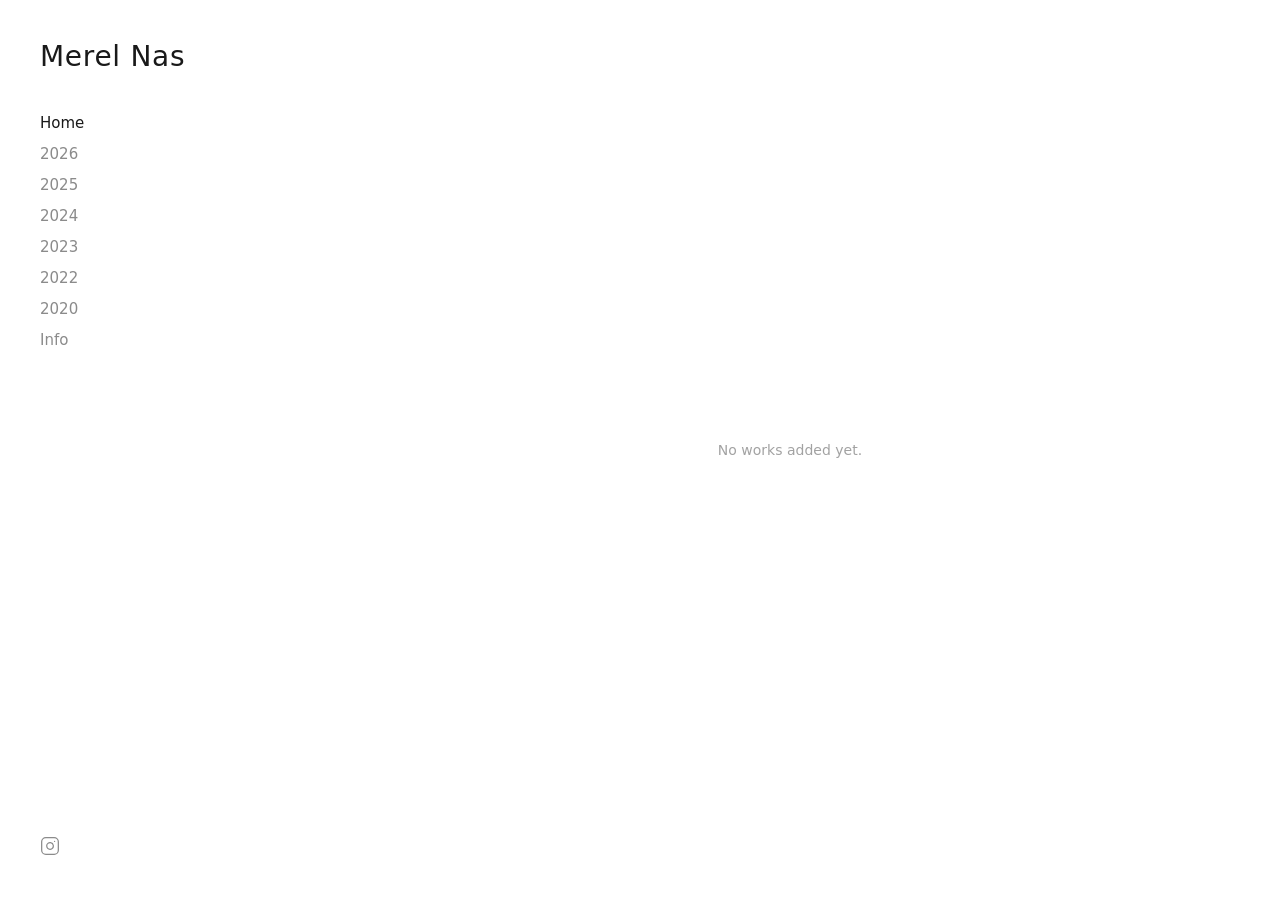
==== index.html @ 95e919d8 "Add files via upload" ====
<!DOCTYPE html>
<html lang="en">
<head>
  <meta charset="UTF-8">
  <meta name="viewport" content="width=device-width, initial-scale=1.0">
  <title>Merel Nas</title>
  <link rel="stylesheet" href="style.css">
</head>
<body>
  <div class="layout">
    
    <div class="sidebar">
      <div class="sidebar-top">
        <h1><a href="/">Merel Nas</a></h1>
        <nav>
          <ul id="sidebar-nav-years"></ul>
        </nav>
        <nav class="nav-bottom"><ul></ul></nav>
      </div>
      <div class="sidebar-bottom">
        <a href="https://instagram.com/merelnas" target="_blank" rel="noopener noreferrer">
          <svg xmlns="http://www.w3.org/2000/svg" width="20" height="20" viewBox="0 0 24 24" fill="none" stroke="currentColor" stroke-width="1.5" stroke-linecap="round" stroke-linejoin="round"><rect width="20" height="20" x="2" y="2" rx="5" ry="5"/><path d="M16 11.37A4 4 0 1 1 12.63 8 4 4 0 0 1 16 11.37z"/><line x1="17.5" x2="17.51" y1="6.5" y2="6.5"/></svg>
        </a>
      </div>
    </div>
    
    <!-- Mobile Header & Menu -->
    <div class="mobile-header">
      <h1><a href="/">Merel Nas</a></h1>
      <label for="menu-toggle" class="menu-icon">
        <svg xmlns="http://www.w3.org/2000/svg" width="24" height="24" viewBox="0 0 24 24" fill="none" stroke="currentColor" stroke-width="1.5" stroke-linecap="round" stroke-linejoin="round"><line x1="4" x2="20" y1="12" y2="12"/><line x1="4" x2="20" y1="6" y2="6"/><line x1="4" x2="20" y1="18" y2="18"/></svg>
      </label>
    </div>
    <input type="checkbox" id="menu-toggle" class="menu-toggle">
    <div class="mobile-menu">
      <label for="menu-toggle" class="close-icon">
        <svg xmlns="http://www.w3.org/2000/svg" width="24" height="24" viewBox="0 0 24 24" fill="none" stroke="currentColor" stroke-width="1.5" stroke-linecap="round" stroke-linejoin="round"><path d="M18 6 6 18"/><path d="m6 6 12 12"/></svg>
      </label>
      <nav>
        <ul id="mobile-nav-years"></ul>
      </nav>
      <nav class="nav-bottom"><ul></ul></nav>
      <div class="mobile-social">
        <a href="https://instagram.com/merelnas" target="_blank" rel="noopener noreferrer">
          <svg xmlns="http://www.w3.org/2000/svg" width="24" height="24" viewBox="0 0 24 24" fill="none" stroke="currentColor" stroke-width="1.5" stroke-linecap="round" stroke-linejoin="round"><rect width="20" height="20" x="2" y="2" rx="5" ry="5"/><path d="M16 11.37A4 4 0 1 1 12.63 8 4 4 0 0 1 16 11.37z"/><line x1="17.5" x2="17.51" y1="6.5" y2="6.5"/></svg>
        </a>
      </div>
    </div>
  
    <main class="main-content">
      <div id="portfolio-grid"></div>
    </main>
  </div>
  <script src="portfolio-loader.js"></script>
</body>
</html>
---- style.css ----
/* Reset & Base */
* {
  box-sizing: border-box;
  margin: 0;
  padding: 0;
}

body {
  font-family: "Inter", ui-sans-serif, system-ui, sans-serif;
  color: #191919;
  background-color: #ffffff;
  overflow-x: hidden;
}

a {
  color: inherit;
  text-decoration: none;
}

/* Layout */
.layout {
  display: flex;
  height: 100vh;
  width: 100vw;
  overflow: hidden;
}

/* Sidebar (Desktop) */
.sidebar {
  display: none;
  width: 300px;
  flex-shrink: 0;
  padding: 2.5rem;
  flex-direction: column;
  justify-content: space-between;
  background-color: #ffffff;
  z-index: 10;
}

@media (min-width: 768px) {
  .sidebar {
    display: flex;
  }
}

.sidebar h1 {
  font-size: 28px;
  font-weight: 400;
  margin-bottom: 2.5rem;
  letter-spacing: 0.025em;
}

.sidebar h1 a:hover {
  opacity: 0.7;
}

.sidebar nav {
  margin-bottom: 2.5rem;
}

.sidebar ul {
  list-style: none;
  display: flex;
  flex-direction: column;
  gap: 0.75rem;
}

.sidebar li a {
  font-size: 15px;
  opacity: 0.5;
  transition: opacity 0.2s;
}

.sidebar li a:hover {
  opacity: 1;
}

.sidebar li a.active {
  opacity: 1;
  font-weight: 500;
}

.sidebar-bottom a {
  opacity: 0.5;
  transition: opacity 0.2s;
  display: inline-block;
}

.sidebar-bottom a:hover {
  opacity: 1;
}

/* Mobile Header */
.mobile-header {
  position: absolute;
  top: 0;
  left: 0;
  right: 0;
  padding: 1rem 0.5rem;
  display: flex;
  justify-content: space-between;
  align-items: center;
  z-index: 50;
  background-color: #ffffff;
}

@media (min-width: 768px) {
  .mobile-header {
    display: none;
  }
}

.mobile-header h1 {
  font-size: 1.25rem;
  font-weight: 400;
  letter-spacing: 0.025em;
}

.menu-icon, .close-icon {
  cursor: pointer;
  z-index: 60;
}

.menu-toggle {
  display: none;
}

/* Mobile Menu Overlay */
.mobile-menu {
  position: fixed;
  inset: 0;
  background-color: #ffffff;
  z-index: 40;
  display: flex;
  flex-direction: column;
  padding: 6rem 0.5rem 2.5rem;
  transform: translateX(100%);
  transition: transform 0.15s ease-in-out;
}

@media (min-width: 768px) {
  .mobile-menu {
    display: none !important;
  }
}

.menu-toggle:checked ~ .mobile-menu {
  transform: translateX(0);
}

.mobile-menu .close-icon {
  position: absolute;
  top: 1rem;
  right: 0.5rem;
}

.mobile-menu nav {
  margin-bottom: 2.5rem;
}

.mobile-menu ul {
  list-style: none;
  display: flex;
  flex-direction: column;
  gap: 1rem;
}

.mobile-menu li a {
  font-size: 1.125rem;
  opacity: 0.5;
  transition: opacity 0.2s;
}

.mobile-menu li a.active {
  opacity: 1;
  font-weight: 500;
}

.mobile-social {
  margin-top: auto;
  margin-bottom: 1rem;
}

.mobile-social a {
  opacity: 0.5;
}

/* Main Content */
.main-content {
  flex-grow: 1;
  position: relative;
  display: flex;
  flex-direction: column;
  align-items: center;
  justify-content: center;
  padding: 5rem 0.25rem 0.25rem;
  height: 100%;
}

@media (min-width: 768px) {
  .main-content {
    padding: 2rem;
  }
}

/* Gallery */
.gallery-container {
  width: 100%;
  height: 100%;
  overflow-y: auto;
}

.masonry {
  column-count: 1;
  column-gap: 0.25rem;
}

@media (min-width: 640px) {
  .masonry {
    column-count: 2;
  }
}

@media (min-width: 768px) {
  .masonry {
    column-count: 3;
    column-gap: 1rem;
  }
}

@media (min-width: 1024px) {
  .masonry {
    column-count: 4;
  }
}

.masonry-item {
  break-inside: avoid;
  margin-bottom: 0.25rem;
}

@media (min-width: 768px) {
  .masonry-item {
    margin-bottom: 1rem;
  }
}

.masonry-item img {
  width: 100%;
  height: auto;
  display: block;
  transition: opacity 0.3s;
}

.masonry-item img:hover {
  opacity: 0.8;
}

/* Lightbox (CSS Only) */
.lightbox {
  display: none;
  position: fixed;
  inset: 0;
  background-color: #ffffff;
  z-index: 100;
  align-items: center;
  justify-content: center;
}

.lightbox:target {
  display: flex;
}

.lightbox-close {
  position: absolute;
  inset: 0;
  z-index: 1;
  cursor: default;
}

.lightbox-content {
  position: relative;
  z-index: 2;
  display: flex;
  align-items: center;
  justify-content: center;
  width: 100%;
  height: 100%;
  max-width: 100%;
}

.lightbox-image-container {
  display: flex;
  flex-direction: column;
  align-items: center;
  max-width: 100%;
}

.lightbox-image-container img {
  max-width: 100%;
  max-height: 65vh;
  object-fit: contain;
}

@media (min-width: 768px) {
  .lightbox-image-container img {
    max-height: 75vh;
  }
}

.lightbox-info {
  text-align: center;
  margin-top: 1.5rem;
  padding: 0 1rem;
}

.lightbox-info h3 {
  font-size: 15px;
  font-weight: bold;
}

.lightbox-info p {
  font-size: 15px;
  opacity: 0.7;
}

.lightbox-info .year {
  display: block;
  font-size: 13px;
  opacity: 0.5;
  margin-top: 0.25rem;
}

.lightbox-prev, .lightbox-next {
  position: absolute;
  top: 0;
  bottom: 0;
  width: 33%;
  display: flex;
  align-items: center;
  justify-content: center;
  opacity: 0;
  transition: opacity 0.2s;
  color: #191919;
}

.lightbox-prev {
  left: 0;
  justify-content: flex-start;
  padding-left: 1rem;
  cursor: w-resize;
}

.lightbox-next {
  right: 0;
  justify-content: flex-end;
  padding-right: 1rem;
  cursor: e-resize;
}

.lightbox-prev:hover, .lightbox-next:hover {
  opacity: 1;
}

@media (max-width: 767px) {
  .lightbox-prev, .lightbox-next {
    top: auto;
    bottom: 2rem;
    width: auto;
    opacity: 0.5;
  }
  .lightbox-prev {
    left: 1rem;
  }
  .lightbox-next {
    right: 1rem;
  }
}

/* Contact Page */
.contact-container {
  width: 100%;
  height: 100%;
  display: flex;
  align-items: center;
  justify-content: center;
}

.contact-content {
  text-align: center;
  max-width: 28rem;
}

.contact-content h2 {
  font-size: 1.5rem;
  font-weight: 400;
  margin-bottom: 1.5rem;
  letter-spacing: 0.025em;
}

.contact-content p {
  font-size: 1.125rem;
  color: #4b5563;
  margin-bottom: 2rem;
  line-height: 1.625;
}

.email-link {
  display: inline-block;
  font-size: 1.125rem;
  border-bottom: 1px solid #191919;
  padding-bottom: 0.25rem;
  transition: opacity 0.2s;
}

.email-link:hover {
  opacity: 0.7;
}

/* Info Page */
.info-page {
  width: 100%;
  height: 100%;
  overflow-y: auto;
  padding: 3rem 2.5rem 4rem;
}

@media (min-width: 768px) {
  .info-page {
    display: grid;
    grid-template-columns: 1fr 320px;
    gap: 4rem;
    align-items: start;
    padding: 3rem 3rem 4rem;
  }
}

.info-bio {
  margin-bottom: 3rem;
}

.info-bio p {
  font-size: 1.05rem;
  line-height: 1.8;
  color: #191919;
  margin-bottom: 1rem;
  max-width: 56ch;
}

.info-section {
  margin-bottom: 2.5rem;
}

.info-section h3 {
  font-size: 11px;
  font-weight: 500;
  letter-spacing: 0.1em;
  text-transform: uppercase;
  opacity: 0.4;
  margin-bottom: 1rem;
}

.info-list {
  list-style: none;
}

.info-list li {
  display: grid;
  grid-template-columns: 48px 1fr;
  gap: 1rem;
  padding: 0.5rem 0;
  border-top: 1px solid #f0f0ee;
  font-size: 0.9rem;
  line-height: 1.5;
}

.info-list li:last-child {
  border-bottom: 1px solid #f0f0ee;
}

.info-year {
  opacity: 0.4;
  font-size: 0.82rem;
  padding-top: 1px;
}

.info-contact {
  position: sticky;
  top: 3rem;
}

.info-contact-item {
  margin-bottom: 1.5rem;
}

.info-contact-label {
  font-size: 11px;
  font-weight: 500;
  letter-spacing: 0.1em;
  text-transform: uppercase;
  opacity: 0.4;
  margin-bottom: 0.35rem;
}

.info-contact-value {
  font-size: 0.9rem;
  line-height: 1.5;
}

.info-contact-value a {
  border-bottom: 1px solid #191919;
  padding-bottom: 1px;
  transition: opacity 0.2s;
}

.info-contact-value a:hover {
  opacity: 0.5;
}

@media (max-width: 767px) {
  .info-contact {
    margin-top: 1rem;
    position: static;
  }
  .info-bio p { font-size: 0.95rem; }
}

/* ── Texts page ── */
.texts-page { width: 100%; height: 100%; overflow-y: auto; padding: 3rem 2.5rem 4rem; max-width: 680px; }
.text-item { padding: 1.5rem 0; border-bottom: 1px solid #f0f0ee; }
.text-item:last-child { border-bottom: none; }
.text-item-header { display: flex; align-items: baseline; justify-content: space-between; gap: 1rem; margin-bottom: .4rem; flex-wrap: wrap; }
.text-item-title { font-size: 1rem; font-weight: 500; }
.text-item-title a { border-bottom: 1px solid #191919; padding-bottom: 1px; transition: opacity .2s; }
.text-item-title a:hover { opacity: .5; }
.text-item-meta { font-size: .82rem; opacity: .5; flex-shrink: 0; }
.text-item-author { font-size: .85rem; opacity: .6; margin-bottom: .5rem; }
.text-item-body { font-size: .9rem; line-height: 1.75; opacity: .8; }

/* ── Series page ── */
.series-page { width: 100%; height: 100%; overflow-y: auto; }
.series-item { display: grid; grid-template-columns: 220px 1fr; min-height: 160px; border-bottom: 1px solid #f0f0ee; cursor: pointer; transition: background .15s; text-decoration: none; color: inherit; }
.series-item:hover { background: #fafaf8; }
@media (max-width: 640px) { .series-item { grid-template-columns: 1fr; } }
.series-thumb { aspect-ratio: 4/3; overflow: hidden; background: #f0f0ee; }
.series-thumb img { width: 100%; height: 100%; object-fit: cover; display: block; transition: opacity .3s; }
.series-item:hover .series-thumb img { opacity: .85; }
.series-info { padding: 1.5rem 2rem; display: flex; flex-direction: column; justify-content: center; }
.series-name { font-size: 1.05rem; font-weight: 500; margin-bottom: .4rem; }
.series-count { font-size: .82rem; opacity: .45; margin-bottom: .75rem; }
.series-desc { font-size: .88rem; opacity: .7; line-height: 1.65; }

/* ── Series detail page (works-series) ── */
.series-detail-header { padding: 2rem 2rem 0; border-bottom: 1px solid #f0f0ee; margin-bottom: .5rem; }
.series-detail-header h2 { font-size: 1.4rem; font-weight: 400; margin-bottom: .4rem; letter-spacing: .015em; }
.series-detail-desc { font-size: .9rem; opacity: .6; line-height: 1.65; margin-bottom: 1.25rem; max-width: 52ch; }
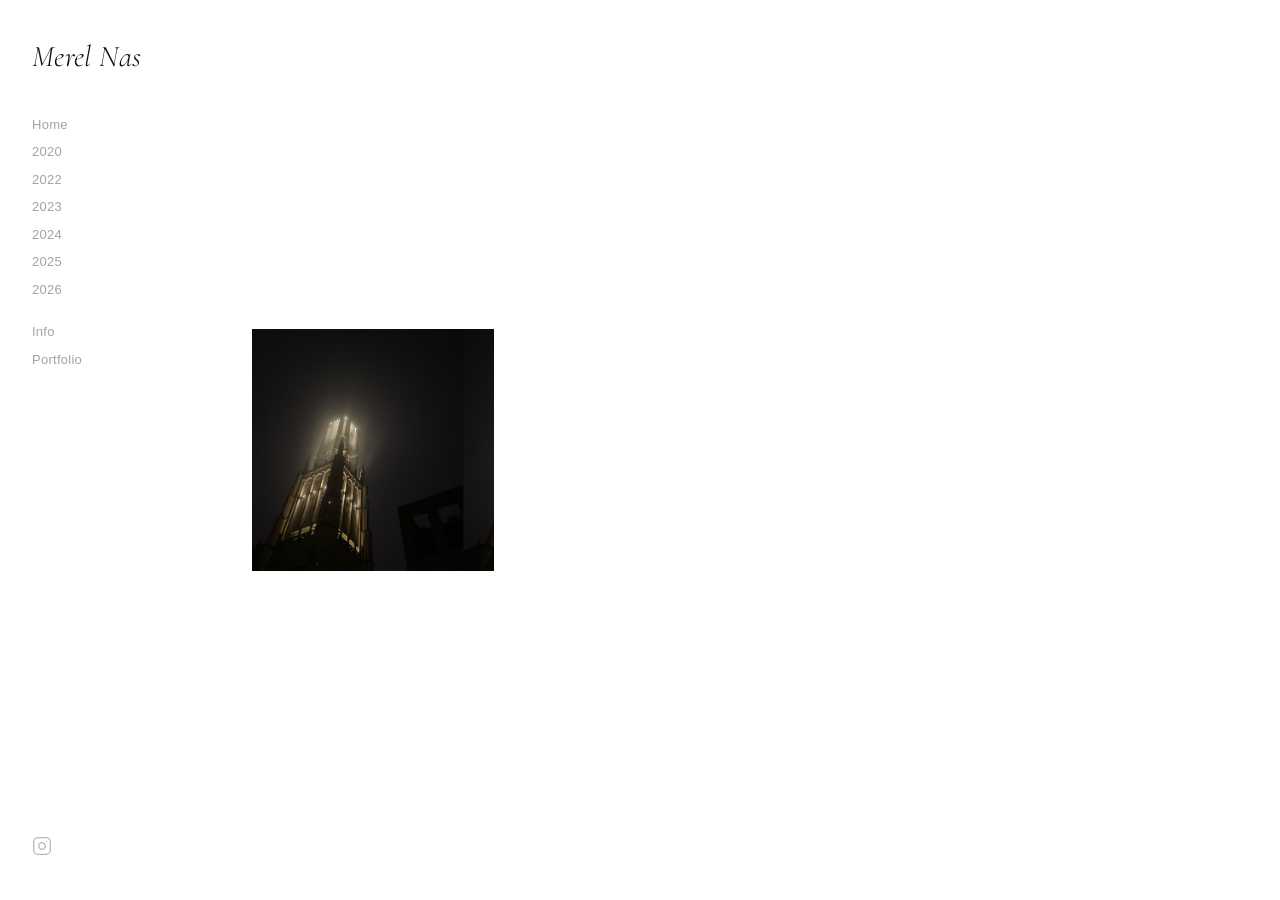
==== commit e5ff239b: "Update index.html" ====
--- a/index.html
+++ b/index.html
@@ -1,56 +1,441 @@
 <!DOCTYPE html>
 <html lang="en">
 <head>
-  <meta charset="UTF-8">
-  <meta name="viewport" content="width=device-width, initial-scale=1.0">
-  <title>Merel Nas</title>
-  <link rel="stylesheet" href="style.css">
+<meta charset="UTF-8">
+<meta name="viewport" content="width=device-width, initial-scale=1.0">
+<title>Merel Nas</title>
+<link href="https://fonts.googleapis.com/css2?family=Cormorant:ital,wght@0,300;0,400;1,300;1,400&display=swap" rel="stylesheet">
+<style>
+*, *::before, *::after { box-sizing: border-box; margin: 0; padding: 0; }
+
+body { font-family: "Helvetica Neue", Helvetica, Arial, sans-serif; background: #fff; color: #111; overflow-x: hidden; }
+a { color: inherit; text-decoration: none; }
+::selection { background: #111; color: #fff; }
+
+.layout { display: flex; height: 100vh; width: 100vw; overflow: hidden; }
+
+.sidebar { display: none; width: 220px; flex-shrink: 0; padding: 2.5rem 2rem; flex-direction: column; justify-content: space-between; background: #fff; z-index: 10; }
+@media (min-width: 768px) { .sidebar { display: flex; } }
+
+.sidebar h1 { font-family: 'Cormorant', 'Cormorant Garamond', Georgia, serif; font-size: 30px; font-weight: 300; font-style: italic; letter-spacing: .01em; line-height: 1.15; margin-bottom: 2.5rem; }
+.sidebar h1 a { transition: opacity .2s; }
+.sidebar h1 a:hover { opacity: .5; }
+
+.sidebar ul { list-style: none; display: flex; flex-direction: column; gap: .6rem; }
+.sidebar li a { font-size: 13px; letter-spacing: .02em; opacity: .38; transition: opacity .2s; }
+.sidebar li a:hover { opacity: .9; }
+.sidebar li a.active { opacity: 1; font-weight: 500; }
+.nav-bottom { margin-top: 1.5rem; }
+.sidebar-bottom a { opacity: .3; transition: opacity .2s; display: inline-block; }
+.sidebar-bottom a:hover { opacity: 1; }
+
+.mobile-header { position: absolute; top: 0; left: 0; right: 0; padding: .9rem 1rem; display: flex; justify-content: space-between; align-items: center; z-index: 50; background: #fff; }
+@media (min-width: 768px) { .mobile-header { display: none; } }
+.mobile-header h1 { font-family: 'Cormorant', Georgia, serif; font-size: 28px; font-weight: 300; font-style: italic; }
+.menu-icon { padding: 6px; background: none; border: none; cursor: pointer; line-height: 0; position: fixed; top: .75rem; right: .75rem; z-index: 300; }
+@media (min-width: 768px) { .menu-icon { display: none; } }
+
+.mobile-menu { display: none; position: fixed; inset: 0; z-index: 200; flex-direction: column; background: #fff; opacity: 0; pointer-events: none; transition: opacity .18s ease; overflow-y: auto; -ms-overflow-style: none; scrollbar-width: none; }
+.mobile-menu::-webkit-scrollbar { display: none; }
+.mobile-menu.open { opacity: 1; pointer-events: all; }
+@media (max-width: 767px) { .mobile-menu { display: flex; } }
+
+.m-topbar { height: 44px; flex-shrink: 0; display: flex; align-items: center; justify-content: flex-end; padding: 0 20px; background: #fff; }
+.m-close { font-size: 11px; letter-spacing: .18em; text-transform: uppercase; background: none; border: none; font-family: inherit; cursor: pointer; color: #111; }
+.m-nav { flex: 1; display: flex; flex-direction: column; justify-content: center; align-items: center; padding: 16px 12px; text-align: center; }
+.m-nav-item { display: block; padding: 1rem 0; cursor: pointer; border: none; background: none; font-family: inherit; text-align: center; width: 100%; text-decoration: none; color: #111; transition: opacity .15s; }
+.m-nav-item:active { opacity: .25; }
+.m-nav-title { font-family: 'Cormorant', Georgia, serif; font-size: clamp(2.4rem, 10vw, 4.5rem); font-weight: 300; font-style: italic; line-height: 1.05; color: #111; display: block; }
+
+.main-content { flex-grow: 1; position: relative; display: flex; flex-direction: column; align-items: center; justify-content: center; padding: 5rem .25rem .25rem; height: 100%; opacity: 0; transition: opacity .35s; }
+@media (min-width: 768px) { .main-content { padding: 2rem; } }
+
+.gallery-container { width: 100%; height: 100%; overflow-y: auto; }
+.masonry { column-count: 1; column-gap: .5rem; }
+@media (min-width: 640px) { .masonry { column-count: 2; } }
+@media (min-width: 768px) { .masonry { column-count: 3; column-gap: 10px; } }
+@media (min-width: 1200px) { .masonry { column-count: 4; } }
+.masonry-item { break-inside: avoid; margin-bottom: .5rem; }
+@media (min-width: 768px) { .masonry-item { margin-bottom: 10px; } }
+.masonry-item img { width: 100%; height: auto; display: block; transition: opacity .25s; }
+.masonry-item img:hover { opacity: .8; }
+
+.lightbox { display: none; position: fixed; inset: 0; background: #fff; z-index: 100; align-items: center; justify-content: center; }
+.lightbox:target { display: flex; }
+.lightbox-close { position: absolute; inset: 0; z-index: 1; cursor: default; }
+.lightbox-content { position: relative; z-index: 2; display: flex; align-items: center; justify-content: center; width: 100%; height: 100%; }
+.lightbox-image-container { display: flex; flex-direction: column; align-items: center; max-width: 100%; }
+.lightbox-image-container img { max-width: 100%; max-height: 65vh; object-fit: contain; }
+@media (min-width: 768px) { .lightbox-image-container img { max-height: 75vh; } }
+.lightbox-info { text-align: center; margin-top: 1.2rem; padding: 0 1rem; }
+.lightbox-info h3 { font-family: 'Cormorant', Georgia, serif; font-size: 18px; font-weight: 400; font-style: italic; }
+.lightbox-info p { font-size: 13px; opacity: .5; margin-top: 4px; }
+.lightbox-info .year { display: block; font-size: 11px; opacity: .35; margin-top: 4px; letter-spacing: .06em; }
+.lightbox-prev, .lightbox-next { position: absolute; top: 0; bottom: 0; width: 33%; display: flex; align-items: center; justify-content: center; opacity: 0; transition: opacity .2s; color: #111; }
+.lightbox-prev { left: 0; justify-content: flex-start; padding-left: 1rem; cursor: w-resize; }
+.lightbox-next { right: 0; justify-content: flex-end; padding-right: 1rem; cursor: e-resize; }
+.lightbox-prev:hover, .lightbox-next:hover { opacity: 1; }
+@media (max-width: 767px) { .lightbox-prev, .lightbox-next { top: auto; bottom: 2rem; width: auto; opacity: .5; } .lightbox-prev { left: 1rem; } .lightbox-next { right: 1rem; } }
+
+.info-page { width: 100%; height: 100%; overflow-y: auto; padding: 3rem 2.5rem 4rem; }
+@media (min-width: 768px) { .info-page { display: grid; grid-template-columns: 1fr 240px; gap: 4rem; align-items: start; padding: 3rem 3rem 4rem; } }
+.info-bio { margin-bottom: 3rem; }
+.info-bio p { font-size: 15px; line-height: 1.85; color: #111; margin-bottom: 1rem; max-width: 54ch; }
+.info-section { margin-bottom: 2.5rem; }
+.info-section h3 { font-size: 10px; font-weight: 500; letter-spacing: .12em; text-transform: uppercase; opacity: .35; margin-bottom: 1rem; }
+.info-list { list-style: none; }
+.info-list li { display: grid; grid-template-columns: 44px 1fr; gap: .75rem; padding: .45rem 0; border-top: 1px solid rgba(0,0,0,.07); font-size: 13px; line-height: 1.5; }
+.info-list li:last-child { border-bottom: 1px solid rgba(0,0,0,.07); }
+.info-year { opacity: .35; font-size: 12px; padding-top: 1px; }
+.info-contact { position: sticky; top: 3rem; }
+.info-contact-item { margin-bottom: 1.5rem; }
+.info-contact-label { font-size: 10px; font-weight: 500; letter-spacing: .12em; text-transform: uppercase; opacity: .35; margin-bottom: .3rem; }
+.info-contact-value { font-size: 13px; line-height: 1.5; }
+.info-contact-value a { border-bottom: 1px solid rgba(0,0,0,.3); padding-bottom: 1px; transition: opacity .2s; }
+.info-contact-value a:hover { opacity: .5; }
+@media (max-width: 767px) { .info-contact { margin-top: 1rem; position: static; } .info-bio p { font-size: 14px; } }
+
+/* ── Burger → X animation ── */
+.burger { width: 22px; height: 16px; position: relative; cursor: pointer; display: flex; flex-direction: column; justify-content: space-between; }
+.burger span { display: block; height: 1.5px; width: 100%; background: #111; border-radius: 2px; transition: transform .35s cubic-bezier(.23,1,.32,1), opacity .2s, top .3s cubic-bezier(.23,1,.32,1); transform-origin: center; position: absolute; left: 0; }
+.burger span:nth-child(1) { top: 0; }
+.burger span:nth-child(2) { top: 50%; transform: translateY(-50%); }
+.burger span:nth-child(3) { top: 100%; transform: translateY(-100%); }
+.burger.is-open span:nth-child(1) { top: 50%; transform: translateY(-50%) rotate(45deg); }
+.burger.is-open span:nth-child(2) { opacity: 0; transform: translateY(-50%) scaleX(0); }
+.burger.is-open span:nth-child(3) { top: 50%; transform: translateY(-50%) rotate(-45deg); }
+
+</style>
 </head>
 <body>
-  <div class="layout">
-    
-    <div class="sidebar">
-      <div class="sidebar-top">
-        <h1><a href="/">Merel Nas</a></h1>
-        <nav>
-          <ul id="sidebar-nav-years"></ul>
-        </nav>
-        <nav class="nav-bottom"><ul></ul></nav>
+<div class="layout">
+
+  <div class="sidebar">
+    <div class="sidebar-top">
+      <h1><a href="/">Merel Nas</a></h1>
+      <nav>
+        <ul id="sidebar-nav-years">
+          <li><a href="/" class="">Home</a></li>
+        </ul>
+      </nav>
+      <nav class="nav-bottom">
+        <ul>
+          <li><a href="/info" class="">Info</a></li>
+          <li><a href="/portfolio.pdf" target="_blank" rel="noopener noreferrer">Portfolio</a></li>
+        </ul>
+      </nav>
+    </div>
+    <div class="sidebar-bottom">
+      <a href="https://instagram.com/merelnas" target="_blank" rel="noopener noreferrer">
+        <svg xmlns="http://www.w3.org/2000/svg" width="20" height="20" viewBox="0 0 24 24" fill="none" stroke="currentColor" stroke-width="1.5" stroke-linecap="round" stroke-linejoin="round"><rect width="20" height="20" x="2" y="2" rx="5" ry="5"/><path d="M16 11.37A4 4 0 1 1 12.63 8 4 4 0 0 1 16 11.37z"/><line x1="17.5" x2="17.51" y1="6.5" y2="6.5"/></svg>
+      </a>
+    </div>
+  </div>
+
+  <div class="mobile-header">
+    <h1><a href="/">Merel Nas</a></h1>
+  </div>
+
+  <button class="menu-icon" id="burger-btn" onclick="toggleMenu()" aria-label="Menu">
+    <div class="burger" id="burger">
+      <span></span>
+      <span></span>
+      <span></span>
+    </div>
+  </button>
+
+  <div class="mobile-menu" id="mobile-menu" aria-hidden="true">
+    <div class="m-nav" id="mobile-nav-years">
+      <!-- populated by portfolio-loader.js -->
+    </div>
+  </div>
+
+  <main class="main-content">
+    <div id="portfolio-grid"></div>
+  </main>
+</div>
+
+<script>
+function toggleMenu() {
+  const menu   = document.getElementById('mobile-menu');
+  const burger = document.getElementById('burger');
+  const isOpen = menu.classList.contains('open');
+  menu.classList.toggle('open', !isOpen);
+  burger.classList.toggle('is-open', !isOpen);
+  menu.setAttribute('aria-hidden', isOpen ? 'true' : 'false');
+  document.body.style.overflow = isOpen ? '' : 'hidden';
+}
+window.toggleMenu = toggleMenu;
+</script>
+<script>
+/**
+ * portfolio-loader.js
+ * - index.html  : loads all years newest-first
+ * - year.html   : detects year from URL, loads that year's JSON
+ * - info.html   : renders bio, exhibitions, education, contact from site.json
+ * - all pages   : builds nav from site.json navYears, applies name/instagram/etc
+ */
+(function () {
+
+  function detectYear() {
+    const m = window.location.pathname.match(/\b(20\d{2})\b/);
+    return m ? parseInt(m[1]) : null;
+  }
+  function isIndex() {
+    const p = window.location.pathname;
+    return p === '/' || p === '/index.html' || p === '';
+  }
+  function isInfo() {
+    return /\/info(\.html)?$/.test(window.location.pathname);
+  }
+
+  // ── Build + inject sidebar nav from navYears ──────────────────
+  function buildNav(navYears) {
+    const sorted = [...navYears].sort((a, b) => b - a);
+    const currentYear = detectYear();
+
+    ['sidebar-nav-years', 'mobile-nav-years'].forEach(id => {
+      const ul = document.getElementById(id);
+      if (!ul) return;
+      // Remove existing year links (keep Home for sidebar)
+      [...ul.querySelectorAll('li a')].forEach(a => {
+        if (/\/20\d{2}/.test(a.getAttribute('href'))) a.parentElement.remove();
+      });
+      if (id === 'sidebar-nav-years') {
+        const homeLi = ul.querySelector('li');
+        sorted.forEach(y => {
+          const li = document.createElement('li');
+          const a  = document.createElement('a');
+          a.href = '/' + y;
+          a.textContent = y;
+          if (currentYear === y) a.className = 'active';
+          li.appendChild(a);
+          homeLi ? homeLi.insertAdjacentElement('afterend', li) : ul.appendChild(li);
+        });
+      } else {
+        // For mobile-nav-years, replace with m-nav structure
+        ul.outerHTML = '<div class="m-nav" id="mobile-nav-years"><a class="m-nav-item" href="/info"><span class="m-nav-title">Info</span></a><a class="m-nav-item" href="/portfolio.pdf" target="_blank"><span class="m-nav-title">Portfolio</span></a>' + sorted.map(y => `<button class="m-nav-item" onclick="window.location.href=\'/${y}\'"><span class="m-nav-title">${y}</span></button>`).join('') + '<a class="m-nav-item" href="/merel_nas_cv.pdf" download><span class="m-nav-title">CV</span></a></div>';
+      }
+    });
+  }
+
+  // ── Apply site.json to page ───────────────────────────────────
+  function applySiteSettings(s) {
+    if (!s) return;
+    if (s.instagram) {
+      document.querySelectorAll('a[href*="instagram.com"]').forEach(el => {
+        el.href = 'https://instagram.com/' + s.instagram.replace('@', '');
+      });
+    }
+    if (s.cvFile) {
+      document.querySelectorAll('a[href*="portfolio.pdf"], a[href*=".pdf"]').forEach(el => {
+        if (!el.href.includes('mailto')) el.href = '/' + s.cvFile;
+      });
+    }
+    const navYears = (s.navYears && s.navYears.length) ? s.navYears : (s.years || []);
+    if (navYears.length) buildNav(navYears);
+  }
+
+  // ── Info page ─────────────────────────────────────────────────
+  function buildInfoPage(s) {
+    const bio         = s.bio || '';
+    const exhibitions = (s.exhibitions || []).slice().sort((a,b) => (b.year||0)-(a.year||0));
+    const education   = (s.education   || []).slice().sort((a,b) => (b.year||0)-(a.year||0));
+
+    const bioHtml = bio
+      ? bio.split('\n').filter(l=>l.trim()).map(l=>`<p>${esc(l)}</p>`).join('')
+      : '<p style="opacity:.4">Bio coming soon.</p>';
+
+    const listHtml = (items, emptyMsg) => items.length
+      ? `<ul class="info-list">${items.map(e=>`
+          <li>
+            <span class="info-year">${esc(String(e.year||''))}</span>
+            <span>${esc(e.title)}${(e.venue||e.institution)?`<br><span style="opacity:.5">${esc(e.venue||e.institution)}</span>`:''}</span>
+          </li>`).join('')}</ul>`
+      : `<p style="opacity:.4;font-size:.9rem">${emptyMsg}</p>`;
+
+    return `
+    <div class="info-page">
+      <div class="info-main">
+        <div class="info-bio">${bioHtml}</div>
+        <div class="info-section">
+          <h3>Exhibitions</h3>
+          ${listHtml(exhibitions, 'No exhibitions listed yet.')}
+        </div>
+        <div class="info-section">
+          <h3>Education</h3>
+          ${listHtml(education, 'No education listed yet.')}
+        </div>
       </div>
-      <div class="sidebar-bottom">
-        <a href="https://instagram.com/merelnas" target="_blank" rel="noopener noreferrer">
-          <svg xmlns="http://www.w3.org/2000/svg" width="20" height="20" viewBox="0 0 24 24" fill="none" stroke="currentColor" stroke-width="1.5" stroke-linecap="round" stroke-linejoin="round"><rect width="20" height="20" x="2" y="2" rx="5" ry="5"/><path d="M16 11.37A4 4 0 1 1 12.63 8 4 4 0 0 1 16 11.37z"/><line x1="17.5" x2="17.51" y1="6.5" y2="6.5"/></svg>
+      <aside class="info-contact">
+        ${s.email?`<div class="info-contact-item">
+          <div class="info-contact-label">Email</div>
+          <div class="info-contact-value"><a href="mailto:${esc(s.email)}">${esc(s.email)}</a></div>
+        </div>`:''}
+        ${s.instagram?`<div class="info-contact-item">
+          <div class="info-contact-label">Instagram</div>
+          <div class="info-contact-value"><a href="https://instagram.com/${esc(s.instagram)}" target="_blank" rel="noopener noreferrer">@${esc(s.instagram)}</a></div>
+        </div>`:''}
+        ${s.contactText?`<div class="info-contact-item">
+          <div class="info-contact-value" style="opacity:.6;font-size:.85rem;line-height:1.6">${esc(s.contactText)}</div>
+        </div>`:''}
+      </aside>
+    </div>`;
+  }
+
+  // ── Gallery ───────────────────────────────────────────────────
+  function buildGallery(items, year) {
+    const thumbs = items.map((item, i) => `
+      <div class="masonry-item">
+        <a href="#pf-img-${year}-${i}">
+          <img src="${esc(item.image)}" alt="${esc(item.title)}" loading="lazy">
         </a>
-      </div>
-    </div>
-    
-    <!-- Mobile Header & Menu -->
-    <div class="mobile-header">
-      <h1><a href="/">Merel Nas</a></h1>
-      <label for="menu-toggle" class="menu-icon">
-        <svg xmlns="http://www.w3.org/2000/svg" width="24" height="24" viewBox="0 0 24 24" fill="none" stroke="currentColor" stroke-width="1.5" stroke-linecap="round" stroke-linejoin="round"><line x1="4" x2="20" y1="12" y2="12"/><line x1="4" x2="20" y1="6" y2="6"/><line x1="4" x2="20" y1="18" y2="18"/></svg>
-      </label>
-    </div>
-    <input type="checkbox" id="menu-toggle" class="menu-toggle">
-    <div class="mobile-menu">
-      <label for="menu-toggle" class="close-icon">
-        <svg xmlns="http://www.w3.org/2000/svg" width="24" height="24" viewBox="0 0 24 24" fill="none" stroke="currentColor" stroke-width="1.5" stroke-linecap="round" stroke-linejoin="round"><path d="M18 6 6 18"/><path d="m6 6 12 12"/></svg>
-      </label>
-      <nav>
-        <ul id="mobile-nav-years"></ul>
-      </nav>
-      <nav class="nav-bottom"><ul></ul></nav>
-      <div class="mobile-social">
-        <a href="https://instagram.com/merelnas" target="_blank" rel="noopener noreferrer">
-          <svg xmlns="http://www.w3.org/2000/svg" width="24" height="24" viewBox="0 0 24 24" fill="none" stroke="currentColor" stroke-width="1.5" stroke-linecap="round" stroke-linejoin="round"><rect width="20" height="20" x="2" y="2" rx="5" ry="5"/><path d="M16 11.37A4 4 0 1 1 12.63 8 4 4 0 0 1 16 11.37z"/><line x1="17.5" x2="17.51" y1="6.5" y2="6.5"/></svg>
-        </a>
-      </div>
-    </div>
-  
-    <main class="main-content">
-      <div id="portfolio-grid"></div>
-    </main>
-  </div>
-  <script src="portfolio-loader.js"></script>
+      </div>`).join('');
+
+    const lightboxes = items.map((item, i) => {
+      const prev = i === 0 ? items.length - 1 : i - 1;
+      const next = i === items.length - 1 ? 0 : i + 1;
+      return `
+      <div id="pf-img-${year}-${i}" class="lightbox">
+        <a href="#!" class="lightbox-close"></a>
+        <div class="lightbox-content">
+          <a href="#pf-img-${year}-${prev}" class="lightbox-prev">
+            <svg xmlns="http://www.w3.org/2000/svg" width="24" height="24" viewBox="0 0 24 24" fill="none" stroke="currentColor" stroke-width="1.5" stroke-linecap="round" stroke-linejoin="round"><path d="m15 18-6-6 6-6"/></svg>
+          </a>
+          <div class="lightbox-image-container">
+            <img src="${esc(item.image)}" alt="${esc(item.title)}">
+            <div class="lightbox-info">
+              <h3>${esc(item.title)}</h3>
+              ${item.description?`<p>${esc(item.description)}</p>`:''}
+              ${item.material?`<p style="opacity:.6;font-size:13px">${esc(item.material)}</p>`:''}
+              <span class="year">${year}</span>
+            </div>
+          </div>
+          <a href="#pf-img-${year}-${next}" class="lightbox-next">
+            <svg xmlns="http://www.w3.org/2000/svg" width="24" height="24" viewBox="0 0 24 24" fill="none" stroke="currentColor" stroke-width="1.5" stroke-linecap="round" stroke-linejoin="round"><path d="m9 18 6-6-6-6"/></svg>
+          </a>
+        </div>
+      </div>`;
+    }).join('');
+
+    return `<div class="masonry">${thumbs}</div>${lightboxes}`;
+  }
+
+  function fetchYear(year) {
+    return fetch(`data/portfolio-${year}.json?v=${Date.now()}`)
+      .then(r => r.ok ? r.json() : []).catch(() => []);
+  }
+
+  function toggleMenu() {
+    var m = document.getElementById('mobile-menu');
+    var open = m.classList.contains('open');
+    m.classList.toggle('open', !open);
+    m.setAttribute('aria-hidden', open ? 'true' : 'false');
+    document.body.style.overflow = open ? '' : 'hidden';
+  }
+
+  // ── Main ──────────────────────────────────────────────────────
+  var colors = {'about':'#9EB5B5', 'default':'#E3B959'};
+  var hideTimer, isFull = false, cur = {};
+  function applyColor(id) { var c = colors[id] || colors['default']; document.getElementById('popup-overlay').style.backgroundColor = c; document.getElementById('popup-header').style.backgroundColor = c; document.getElementById('popup-body-wrapper').style.backgroundColor = c; }
+  function fill(title, text) { document.getElementById('popup-title').textContent = title; document.getElementById('popup-content').innerHTML = '<p>' + text + '</p>'; }
+  function openAbout() { cur = {id:'about', title:'Info', text: aboutText}; applyColor('about'); fill('Info', aboutText); openFull(); }
+  function closeMenu() {
+    var m = document.getElementById('mobile-menu');
+    if (!m) return;
+    m.classList.remove('open');
+    m.setAttribute('aria-hidden', 'true');
+    document.body.style.overflow = '';
+  }
+  function goTo(id, title, text) {
+    closeMenu();
+    var el = document.getElementById(id);
+    if (!el) return;
+    setTimeout(function() {
+      smoothTo(el.getBoundingClientRect().top + window.scrollY - 60, 450);
+      setTimeout(function() { cur = {id: id, title: title, text: text}; applyColor(id); fill(title, text); openFull(); }, 470);
+    }, 160);
+  }
+  function smoothTo(y, ms) {
+    var sy = window.scrollY, d = y - sy, t0 = null;
+    function step(now) { if (!t0) t0 = now; var t = Math.min((now - t0) / ms, 1); var e = t < 0.5 ? 4 * t * t * t : 1 - Math.pow(-2 * t + 2, 3) / 2; window.scrollTo(0, sy + d * e); if (t < 1) requestAnimationFrame(step); }
+    requestAnimationFrame(step);
+  }
+  function teaser(id, title, text) { if (isFull) return; clearTimeout(hideTimer); cur = {id: id, title: title, text: text}; applyColor(id); fill(title, text); var p = document.getElementById('popup-overlay'); p.style.height = '50px'; p.classList.add('visible'); document.getElementById('popup-action-btn').textContent = 'More'; }
+  function startHide() { if (!isFull) hideTimer = setTimeout(closePopup, 1000); }
+  function cancelHide() { clearTimeout(hideTimer); }
+  function openFull() { if (cur.id) { applyColor(cur.id); fill(cur.title, cur.text); } isFull = true; clearTimeout(hideTimer); var p = document.getElementById('popup-overlay'); p.classList.add('is-full'); p.style.height = '62vh'; p.classList.add('visible'); document.getElementById('popup-action-btn').textContent = 'Close'; }
+  function handleBtn() { isFull ? closePopup() : openFull(); }
+  function closePopup() { isFull = false; var p = document.getElementById('popup-overlay'); p.classList.remove('is-full'); p.classList.add('notransition'); p.style.height = '50px'; p.getBoundingClientRect(); p.classList.remove('notransition'); p.classList.remove('visible'); }
+  document.addEventListener('click', function(e) { var mm = document.getElementById('mobile-menu'); if (!mm || !mm.classList.contains('open')) return; if (e.target.closest('.menu-icon')) return; if (!mm.contains(e.target)) closeMenu(); });
+  document.addEventListener('keydown', function(e) { if (e.key === 'Escape') { closeMenu(); closePopup(); } });
+
+  // ── Main ──────────────────────────────────────────────────────
+  document.addEventListener('DOMContentLoaded', () => {
+
+    const sitePromise = fetch('site.json?v=' + Date.now())
+      .then(r => r.ok ? r.json() : {}).catch(() => ({}));
+
+    sitePromise.then(s => applySiteSettings(s));
+
+    // Info page
+    const infoContainer = document.getElementById('info-grid');
+    if (infoContainer) {
+      sitePromise.then(s => { infoContainer.innerHTML = buildInfoPage(s); });
+      return;
+    }
+
+    // Gallery
+    const container = document.getElementById('portfolio-grid');
+    if (!container) return;
+
+    const yearsPromise = isIndex()
+      ? sitePromise.then(s => {
+          const ny = (s.navYears && s.navYears.length) ? s.navYears : (s.years || []);
+          return [...ny].sort((a,b) => b-a);
+        })
+      : Promise.resolve([detectYear()].filter(Boolean));
+
+    container.innerHTML = '<div class="gallery-container"><p style="text-align:center;padding:3rem;opacity:.4;font-size:14px">Loading…</p></div>';
+
+    yearsPromise.then(years => {
+      if (!years.length) {
+        container.innerHTML = '<div class="gallery-container"><p style="text-align:center;padding:3rem;opacity:.4;font-size:14px">Could not detect year.</p></div>';
+        return;
+      }
+      Promise.all(years.map(y => fetchYear(y).then(items => ({ year: y, items }))))
+        .then(results => {
+          const filled = results.filter(r => r.items && r.items.length);
+          if (!filled.length) {
+            container.innerHTML = '<div class="gallery-container"><p style="text-align:center;padding:3rem;opacity:.4;font-size:14px">No works added yet.</p></div>';
+            return;
+          }
+          if (isIndex()) {
+            container.innerHTML = filled.map(({year, items}) =>
+              `<div class="gallery-container" id="year-section-${year}">${buildGallery(items, year)}</div>`
+            ).join('');
+            document.querySelector('main').style.opacity = '1';
+          } else {
+            const {year, items} = filled[0];
+            container.innerHTML = `<div class="gallery-container">${buildGallery(items, year)}</div>`;
+            document.querySelector('main').style.opacity = '1';
+          }
+        });
+    });
+  });
+
+  function esc(s) {
+    return String(s||'').replace(/&/g,'&amp;').replace(/</g,'&lt;').replace(/>/g,'&gt;').replace(/"/g,'&quot;');
+  }
+
+  window.toggleMenu = toggleMenu;
+  window.closeMenu = closeMenu;
+  window.openAbout = openAbout;
+  window.goTo = goTo;
+  window.handleBtn = handleBtn;
+
+})();
+
+</script>
 </body>
-</html>+</html>
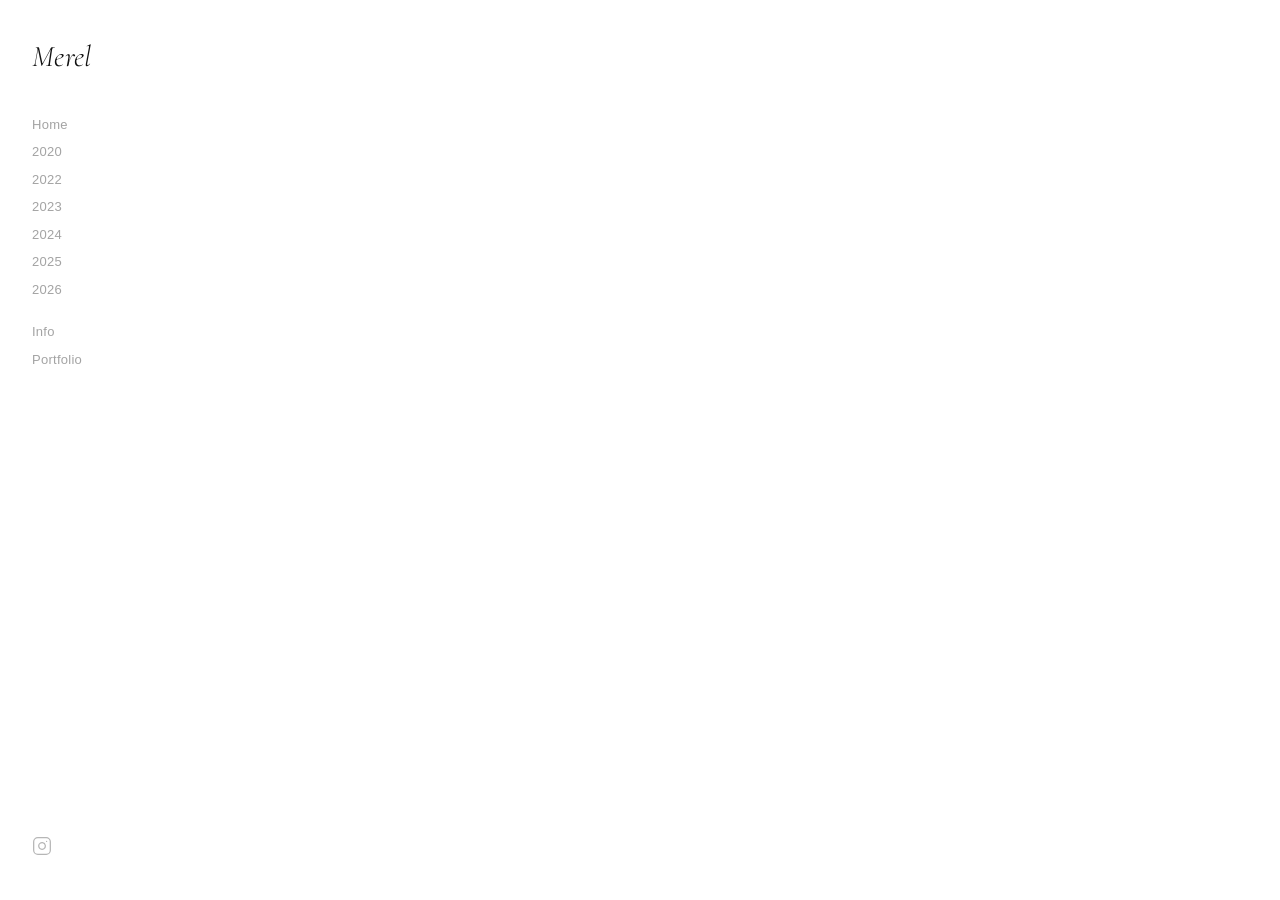
==== commit 339270c0: "Add files via upload" ====
--- a/index.html
+++ b/index.html
@@ -1,115 +1,14 @@
 <!DOCTYPE html>
 <html lang="en">
 <head>
-<meta charset="UTF-8">
-<meta name="viewport" content="width=device-width, initial-scale=1.0">
-<title>Merel Nas</title>
-<link href="https://fonts.googleapis.com/css2?family=Cormorant:ital,wght@0,300;0,400;1,300;1,400&display=swap" rel="stylesheet">
-<style>
-*, *::before, *::after { box-sizing: border-box; margin: 0; padding: 0; }
-
-body { font-family: "Helvetica Neue", Helvetica, Arial, sans-serif; background: #fff; color: #111; overflow-x: hidden; }
-a { color: inherit; text-decoration: none; }
-::selection { background: #111; color: #fff; }
-
-.layout { display: flex; height: 100vh; width: 100vw; overflow: hidden; }
-
-.sidebar { display: none; width: 220px; flex-shrink: 0; padding: 2.5rem 2rem; flex-direction: column; justify-content: space-between; background: #fff; z-index: 10; }
-@media (min-width: 768px) { .sidebar { display: flex; } }
-
-.sidebar h1 { font-family: 'Cormorant', 'Cormorant Garamond', Georgia, serif; font-size: 30px; font-weight: 300; font-style: italic; letter-spacing: .01em; line-height: 1.15; margin-bottom: 2.5rem; }
-.sidebar h1 a { transition: opacity .2s; }
-.sidebar h1 a:hover { opacity: .5; }
-
-.sidebar ul { list-style: none; display: flex; flex-direction: column; gap: .6rem; }
-.sidebar li a { font-size: 13px; letter-spacing: .02em; opacity: .38; transition: opacity .2s; }
-.sidebar li a:hover { opacity: .9; }
-.sidebar li a.active { opacity: 1; font-weight: 500; }
-.nav-bottom { margin-top: 1.5rem; }
-.sidebar-bottom a { opacity: .3; transition: opacity .2s; display: inline-block; }
-.sidebar-bottom a:hover { opacity: 1; }
-
-.mobile-header { position: absolute; top: 0; left: 0; right: 0; padding: .9rem 1rem; display: flex; justify-content: space-between; align-items: center; z-index: 50; background: #fff; }
-@media (min-width: 768px) { .mobile-header { display: none; } }
-.mobile-header h1 { font-family: 'Cormorant', Georgia, serif; font-size: 28px; font-weight: 300; font-style: italic; }
-.menu-icon { padding: 6px; background: none; border: none; cursor: pointer; line-height: 0; position: fixed; top: .75rem; right: .75rem; z-index: 300; }
-@media (min-width: 768px) { .menu-icon { display: none; } }
-
-.mobile-menu { display: none; position: fixed; inset: 0; z-index: 200; flex-direction: column; background: #fff; opacity: 0; pointer-events: none; transition: opacity .18s ease; overflow-y: auto; -ms-overflow-style: none; scrollbar-width: none; }
-.mobile-menu::-webkit-scrollbar { display: none; }
-.mobile-menu.open { opacity: 1; pointer-events: all; }
-@media (max-width: 767px) { .mobile-menu { display: flex; } }
-
-.m-topbar { height: 44px; flex-shrink: 0; display: flex; align-items: center; justify-content: flex-end; padding: 0 20px; background: #fff; }
-.m-close { font-size: 11px; letter-spacing: .18em; text-transform: uppercase; background: none; border: none; font-family: inherit; cursor: pointer; color: #111; }
-.m-nav { flex: 1; display: flex; flex-direction: column; justify-content: center; align-items: center; padding: 16px 12px; text-align: center; }
-.m-nav-item { display: block; padding: 1rem 0; cursor: pointer; border: none; background: none; font-family: inherit; text-align: center; width: 100%; text-decoration: none; color: #111; transition: opacity .15s; }
-.m-nav-item:active { opacity: .25; }
-.m-nav-title { font-family: 'Cormorant', Georgia, serif; font-size: clamp(2.4rem, 10vw, 4.5rem); font-weight: 300; font-style: italic; line-height: 1.05; color: #111; display: block; }
-
-.main-content { flex-grow: 1; position: relative; display: flex; flex-direction: column; align-items: center; justify-content: center; padding: 5rem .25rem .25rem; height: 100%; opacity: 0; transition: opacity .35s; }
-@media (min-width: 768px) { .main-content { padding: 2rem; } }
-
-.gallery-container { width: 100%; height: 100%; overflow-y: auto; }
-.masonry { column-count: 1; column-gap: .5rem; }
-@media (min-width: 640px) { .masonry { column-count: 2; } }
-@media (min-width: 768px) { .masonry { column-count: 3; column-gap: 10px; } }
-@media (min-width: 1200px) { .masonry { column-count: 4; } }
-.masonry-item { break-inside: avoid; margin-bottom: .5rem; }
-@media (min-width: 768px) { .masonry-item { margin-bottom: 10px; } }
-.masonry-item img { width: 100%; height: auto; display: block; transition: opacity .25s; }
-.masonry-item img:hover { opacity: .8; }
-
-.lightbox { display: none; position: fixed; inset: 0; background: #fff; z-index: 100; align-items: center; justify-content: center; }
-.lightbox:target { display: flex; }
-.lightbox-close { position: absolute; inset: 0; z-index: 1; cursor: default; }
-.lightbox-content { position: relative; z-index: 2; display: flex; align-items: center; justify-content: center; width: 100%; height: 100%; }
-.lightbox-image-container { display: flex; flex-direction: column; align-items: center; max-width: 100%; }
-.lightbox-image-container img { max-width: 100%; max-height: 65vh; object-fit: contain; }
-@media (min-width: 768px) { .lightbox-image-container img { max-height: 75vh; } }
-.lightbox-info { text-align: center; margin-top: 1.2rem; padding: 0 1rem; }
-.lightbox-info h3 { font-family: 'Cormorant', Georgia, serif; font-size: 18px; font-weight: 400; font-style: italic; }
-.lightbox-info p { font-size: 13px; opacity: .5; margin-top: 4px; }
-.lightbox-info .year { display: block; font-size: 11px; opacity: .35; margin-top: 4px; letter-spacing: .06em; }
-.lightbox-prev, .lightbox-next { position: absolute; top: 0; bottom: 0; width: 33%; display: flex; align-items: center; justify-content: center; opacity: 0; transition: opacity .2s; color: #111; }
-.lightbox-prev { left: 0; justify-content: flex-start; padding-left: 1rem; cursor: w-resize; }
-.lightbox-next { right: 0; justify-content: flex-end; padding-right: 1rem; cursor: e-resize; }
-.lightbox-prev:hover, .lightbox-next:hover { opacity: 1; }
-@media (max-width: 767px) { .lightbox-prev, .lightbox-next { top: auto; bottom: 2rem; width: auto; opacity: .5; } .lightbox-prev { left: 1rem; } .lightbox-next { right: 1rem; } }
-
-.info-page { width: 100%; height: 100%; overflow-y: auto; padding: 3rem 2.5rem 4rem; }
-@media (min-width: 768px) { .info-page { display: grid; grid-template-columns: 1fr 240px; gap: 4rem; align-items: start; padding: 3rem 3rem 4rem; } }
-.info-bio { margin-bottom: 3rem; }
-.info-bio p { font-size: 15px; line-height: 1.85; color: #111; margin-bottom: 1rem; max-width: 54ch; }
-.info-section { margin-bottom: 2.5rem; }
-.info-section h3 { font-size: 10px; font-weight: 500; letter-spacing: .12em; text-transform: uppercase; opacity: .35; margin-bottom: 1rem; }
-.info-list { list-style: none; }
-.info-list li { display: grid; grid-template-columns: 44px 1fr; gap: .75rem; padding: .45rem 0; border-top: 1px solid rgba(0,0,0,.07); font-size: 13px; line-height: 1.5; }
-.info-list li:last-child { border-bottom: 1px solid rgba(0,0,0,.07); }
-.info-year { opacity: .35; font-size: 12px; padding-top: 1px; }
-.info-contact { position: sticky; top: 3rem; }
-.info-contact-item { margin-bottom: 1.5rem; }
-.info-contact-label { font-size: 10px; font-weight: 500; letter-spacing: .12em; text-transform: uppercase; opacity: .35; margin-bottom: .3rem; }
-.info-contact-value { font-size: 13px; line-height: 1.5; }
-.info-contact-value a { border-bottom: 1px solid rgba(0,0,0,.3); padding-bottom: 1px; transition: opacity .2s; }
-.info-contact-value a:hover { opacity: .5; }
-@media (max-width: 767px) { .info-contact { margin-top: 1rem; position: static; } .info-bio p { font-size: 14px; } }
-
-/* ── Burger → X animation ── */
-.burger { width: 22px; height: 16px; position: relative; cursor: pointer; display: flex; flex-direction: column; justify-content: space-between; }
-.burger span { display: block; height: 1.5px; width: 100%; background: #111; border-radius: 2px; transition: transform .35s cubic-bezier(.23,1,.32,1), opacity .2s, top .3s cubic-bezier(.23,1,.32,1); transform-origin: center; position: absolute; left: 0; }
-.burger span:nth-child(1) { top: 0; }
-.burger span:nth-child(2) { top: 50%; transform: translateY(-50%); }
-.burger span:nth-child(3) { top: 100%; transform: translateY(-100%); }
-.burger.is-open span:nth-child(1) { top: 50%; transform: translateY(-50%) rotate(45deg); }
-.burger.is-open span:nth-child(2) { opacity: 0; transform: translateY(-50%) scaleX(0); }
-.burger.is-open span:nth-child(3) { top: 50%; transform: translateY(-50%) rotate(-45deg); }
-
-</style>
+  <meta charset="UTF-8">
+  <meta name="viewport" content="width=device-width, initial-scale=1.0">
+  <title>Merel Nas</title>
+  <link rel="stylesheet" href="style.css">
+  <link href="https://fonts.googleapis.com/css2?family=Cormorant:ital,wght@0,300;0,400;1,300;1,400&display=swap" rel="stylesheet">
 </head>
 <body>
 <div class="layout">
-
   <div class="sidebar">
     <div class="sidebar-top">
       <h1><a href="/">Merel Nas</a></h1>
@@ -131,7 +30,6 @@
       </a>
     </div>
   </div>
-
   <div class="mobile-header">
     <h1><a href="/">Merel Nas</a></h1>
   </div>
@@ -149,293 +47,22 @@
       <!-- populated by portfolio-loader.js -->
     </div>
   </div>
-
   <main class="main-content">
     <div id="portfolio-grid"></div>
   </main>
 </div>
-
-<script>
-function toggleMenu() {
-  const menu   = document.getElementById('mobile-menu');
-  const burger = document.getElementById('burger');
-  const isOpen = menu.classList.contains('open');
-  menu.classList.toggle('open', !isOpen);
-  burger.classList.toggle('is-open', !isOpen);
-  menu.setAttribute('aria-hidden', isOpen ? 'true' : 'false');
-  document.body.style.overflow = isOpen ? '' : 'hidden';
-}
-window.toggleMenu = toggleMenu;
-</script>
-<script>
-/**
- * portfolio-loader.js
- * - index.html  : loads all years newest-first
- * - year.html   : detects year from URL, loads that year's JSON
- * - info.html   : renders bio, exhibitions, education, contact from site.json
- * - all pages   : builds nav from site.json navYears, applies name/instagram/etc
- */
-(function () {
-
-  function detectYear() {
-    const m = window.location.pathname.match(/\b(20\d{2})\b/);
-    return m ? parseInt(m[1]) : null;
-  }
-  function isIndex() {
-    const p = window.location.pathname;
-    return p === '/' || p === '/index.html' || p === '';
-  }
-  function isInfo() {
-    return /\/info(\.html)?$/.test(window.location.pathname);
-  }
-
-  // ── Build + inject sidebar nav from navYears ──────────────────
-  function buildNav(navYears) {
-    const sorted = [...navYears].sort((a, b) => b - a);
-    const currentYear = detectYear();
-
-    ['sidebar-nav-years', 'mobile-nav-years'].forEach(id => {
-      const ul = document.getElementById(id);
-      if (!ul) return;
-      // Remove existing year links (keep Home for sidebar)
-      [...ul.querySelectorAll('li a')].forEach(a => {
-        if (/\/20\d{2}/.test(a.getAttribute('href'))) a.parentElement.remove();
-      });
-      if (id === 'sidebar-nav-years') {
-        const homeLi = ul.querySelector('li');
-        sorted.forEach(y => {
-          const li = document.createElement('li');
-          const a  = document.createElement('a');
-          a.href = '/' + y;
-          a.textContent = y;
-          if (currentYear === y) a.className = 'active';
-          li.appendChild(a);
-          homeLi ? homeLi.insertAdjacentElement('afterend', li) : ul.appendChild(li);
-        });
-      } else {
-        // For mobile-nav-years, replace with m-nav structure
-        ul.outerHTML = '<div class="m-nav" id="mobile-nav-years"><a class="m-nav-item" href="/info"><span class="m-nav-title">Info</span></a><a class="m-nav-item" href="/portfolio.pdf" target="_blank"><span class="m-nav-title">Portfolio</span></a>' + sorted.map(y => `<button class="m-nav-item" onclick="window.location.href=\'/${y}\'"><span class="m-nav-title">${y}</span></button>`).join('') + '<a class="m-nav-item" href="/merel_nas_cv.pdf" download><span class="m-nav-title">CV</span></a></div>';
-      }
-    });
-  }
-
-  // ── Apply site.json to page ───────────────────────────────────
-  function applySiteSettings(s) {
-    if (!s) return;
-    if (s.instagram) {
-      document.querySelectorAll('a[href*="instagram.com"]').forEach(el => {
-        el.href = 'https://instagram.com/' + s.instagram.replace('@', '');
-      });
+  <script>
+    function toggleMenu() {
+      var menu   = document.getElementById('mobile-menu');
+      var burger = document.getElementById('burger');
+      var isOpen = menu.classList.contains('open');
+      menu.classList.toggle('open', !isOpen);
+      burger.classList.toggle('is-open', !isOpen);
+      menu.setAttribute('aria-hidden', isOpen ? 'true' : 'false');
+      document.body.style.overflow = isOpen ? '' : 'hidden';
     }
-    if (s.cvFile) {
-      document.querySelectorAll('a[href*="portfolio.pdf"], a[href*=".pdf"]').forEach(el => {
-        if (!el.href.includes('mailto')) el.href = '/' + s.cvFile;
-      });
-    }
-    const navYears = (s.navYears && s.navYears.length) ? s.navYears : (s.years || []);
-    if (navYears.length) buildNav(navYears);
-  }
-
-  // ── Info page ─────────────────────────────────────────────────
-  function buildInfoPage(s) {
-    const bio         = s.bio || '';
-    const exhibitions = (s.exhibitions || []).slice().sort((a,b) => (b.year||0)-(a.year||0));
-    const education   = (s.education   || []).slice().sort((a,b) => (b.year||0)-(a.year||0));
-
-    const bioHtml = bio
-      ? bio.split('\n').filter(l=>l.trim()).map(l=>`<p>${esc(l)}</p>`).join('')
-      : '<p style="opacity:.4">Bio coming soon.</p>';
-
-    const listHtml = (items, emptyMsg) => items.length
-      ? `<ul class="info-list">${items.map(e=>`
-          <li>
-            <span class="info-year">${esc(String(e.year||''))}</span>
-            <span>${esc(e.title)}${(e.venue||e.institution)?`<br><span style="opacity:.5">${esc(e.venue||e.institution)}</span>`:''}</span>
-          </li>`).join('')}</ul>`
-      : `<p style="opacity:.4;font-size:.9rem">${emptyMsg}</p>`;
-
-    return `
-    <div class="info-page">
-      <div class="info-main">
-        <div class="info-bio">${bioHtml}</div>
-        <div class="info-section">
-          <h3>Exhibitions</h3>
-          ${listHtml(exhibitions, 'No exhibitions listed yet.')}
-        </div>
-        <div class="info-section">
-          <h3>Education</h3>
-          ${listHtml(education, 'No education listed yet.')}
-        </div>
-      </div>
-      <aside class="info-contact">
-        ${s.email?`<div class="info-contact-item">
-          <div class="info-contact-label">Email</div>
-          <div class="info-contact-value"><a href="mailto:${esc(s.email)}">${esc(s.email)}</a></div>
-        </div>`:''}
-        ${s.instagram?`<div class="info-contact-item">
-          <div class="info-contact-label">Instagram</div>
-          <div class="info-contact-value"><a href="https://instagram.com/${esc(s.instagram)}" target="_blank" rel="noopener noreferrer">@${esc(s.instagram)}</a></div>
-        </div>`:''}
-        ${s.contactText?`<div class="info-contact-item">
-          <div class="info-contact-value" style="opacity:.6;font-size:.85rem;line-height:1.6">${esc(s.contactText)}</div>
-        </div>`:''}
-      </aside>
-    </div>`;
-  }
-
-  // ── Gallery ───────────────────────────────────────────────────
-  function buildGallery(items, year) {
-    const thumbs = items.map((item, i) => `
-      <div class="masonry-item">
-        <a href="#pf-img-${year}-${i}">
-          <img src="${esc(item.image)}" alt="${esc(item.title)}" loading="lazy">
-        </a>
-      </div>`).join('');
-
-    const lightboxes = items.map((item, i) => {
-      const prev = i === 0 ? items.length - 1 : i - 1;
-      const next = i === items.length - 1 ? 0 : i + 1;
-      return `
-      <div id="pf-img-${year}-${i}" class="lightbox">
-        <a href="#!" class="lightbox-close"></a>
-        <div class="lightbox-content">
-          <a href="#pf-img-${year}-${prev}" class="lightbox-prev">
-            <svg xmlns="http://www.w3.org/2000/svg" width="24" height="24" viewBox="0 0 24 24" fill="none" stroke="currentColor" stroke-width="1.5" stroke-linecap="round" stroke-linejoin="round"><path d="m15 18-6-6 6-6"/></svg>
-          </a>
-          <div class="lightbox-image-container">
-            <img src="${esc(item.image)}" alt="${esc(item.title)}">
-            <div class="lightbox-info">
-              <h3>${esc(item.title)}</h3>
-              ${item.description?`<p>${esc(item.description)}</p>`:''}
-              ${item.material?`<p style="opacity:.6;font-size:13px">${esc(item.material)}</p>`:''}
-              <span class="year">${year}</span>
-            </div>
-          </div>
-          <a href="#pf-img-${year}-${next}" class="lightbox-next">
-            <svg xmlns="http://www.w3.org/2000/svg" width="24" height="24" viewBox="0 0 24 24" fill="none" stroke="currentColor" stroke-width="1.5" stroke-linecap="round" stroke-linejoin="round"><path d="m9 18 6-6-6-6"/></svg>
-          </a>
-        </div>
-      </div>`;
-    }).join('');
-
-    return `<div class="masonry">${thumbs}</div>${lightboxes}`;
-  }
-
-  function fetchYear(year) {
-    return fetch(`data/portfolio-${year}.json?v=${Date.now()}`)
-      .then(r => r.ok ? r.json() : []).catch(() => []);
-  }
-
-  function toggleMenu() {
-    var m = document.getElementById('mobile-menu');
-    var open = m.classList.contains('open');
-    m.classList.toggle('open', !open);
-    m.setAttribute('aria-hidden', open ? 'true' : 'false');
-    document.body.style.overflow = open ? '' : 'hidden';
-  }
-
-  // ── Main ──────────────────────────────────────────────────────
-  var colors = {'about':'#9EB5B5', 'default':'#E3B959'};
-  var hideTimer, isFull = false, cur = {};
-  function applyColor(id) { var c = colors[id] || colors['default']; document.getElementById('popup-overlay').style.backgroundColor = c; document.getElementById('popup-header').style.backgroundColor = c; document.getElementById('popup-body-wrapper').style.backgroundColor = c; }
-  function fill(title, text) { document.getElementById('popup-title').textContent = title; document.getElementById('popup-content').innerHTML = '<p>' + text + '</p>'; }
-  function openAbout() { cur = {id:'about', title:'Info', text: aboutText}; applyColor('about'); fill('Info', aboutText); openFull(); }
-  function closeMenu() {
-    var m = document.getElementById('mobile-menu');
-    if (!m) return;
-    m.classList.remove('open');
-    m.setAttribute('aria-hidden', 'true');
-    document.body.style.overflow = '';
-  }
-  function goTo(id, title, text) {
-    closeMenu();
-    var el = document.getElementById(id);
-    if (!el) return;
-    setTimeout(function() {
-      smoothTo(el.getBoundingClientRect().top + window.scrollY - 60, 450);
-      setTimeout(function() { cur = {id: id, title: title, text: text}; applyColor(id); fill(title, text); openFull(); }, 470);
-    }, 160);
-  }
-  function smoothTo(y, ms) {
-    var sy = window.scrollY, d = y - sy, t0 = null;
-    function step(now) { if (!t0) t0 = now; var t = Math.min((now - t0) / ms, 1); var e = t < 0.5 ? 4 * t * t * t : 1 - Math.pow(-2 * t + 2, 3) / 2; window.scrollTo(0, sy + d * e); if (t < 1) requestAnimationFrame(step); }
-    requestAnimationFrame(step);
-  }
-  function teaser(id, title, text) { if (isFull) return; clearTimeout(hideTimer); cur = {id: id, title: title, text: text}; applyColor(id); fill(title, text); var p = document.getElementById('popup-overlay'); p.style.height = '50px'; p.classList.add('visible'); document.getElementById('popup-action-btn').textContent = 'More'; }
-  function startHide() { if (!isFull) hideTimer = setTimeout(closePopup, 1000); }
-  function cancelHide() { clearTimeout(hideTimer); }
-  function openFull() { if (cur.id) { applyColor(cur.id); fill(cur.title, cur.text); } isFull = true; clearTimeout(hideTimer); var p = document.getElementById('popup-overlay'); p.classList.add('is-full'); p.style.height = '62vh'; p.classList.add('visible'); document.getElementById('popup-action-btn').textContent = 'Close'; }
-  function handleBtn() { isFull ? closePopup() : openFull(); }
-  function closePopup() { isFull = false; var p = document.getElementById('popup-overlay'); p.classList.remove('is-full'); p.classList.add('notransition'); p.style.height = '50px'; p.getBoundingClientRect(); p.classList.remove('notransition'); p.classList.remove('visible'); }
-  document.addEventListener('click', function(e) { var mm = document.getElementById('mobile-menu'); if (!mm || !mm.classList.contains('open')) return; if (e.target.closest('.menu-icon')) return; if (!mm.contains(e.target)) closeMenu(); });
-  document.addEventListener('keydown', function(e) { if (e.key === 'Escape') { closeMenu(); closePopup(); } });
-
-  // ── Main ──────────────────────────────────────────────────────
-  document.addEventListener('DOMContentLoaded', () => {
-
-    const sitePromise = fetch('site.json?v=' + Date.now())
-      .then(r => r.ok ? r.json() : {}).catch(() => ({}));
-
-    sitePromise.then(s => applySiteSettings(s));
-
-    // Info page
-    const infoContainer = document.getElementById('info-grid');
-    if (infoContainer) {
-      sitePromise.then(s => { infoContainer.innerHTML = buildInfoPage(s); });
-      return;
-    }
-
-    // Gallery
-    const container = document.getElementById('portfolio-grid');
-    if (!container) return;
-
-    const yearsPromise = isIndex()
-      ? sitePromise.then(s => {
-          const ny = (s.navYears && s.navYears.length) ? s.navYears : (s.years || []);
-          return [...ny].sort((a,b) => b-a);
-        })
-      : Promise.resolve([detectYear()].filter(Boolean));
-
-    container.innerHTML = '<div class="gallery-container"><p style="text-align:center;padding:3rem;opacity:.4;font-size:14px">Loading…</p></div>';
-
-    yearsPromise.then(years => {
-      if (!years.length) {
-        container.innerHTML = '<div class="gallery-container"><p style="text-align:center;padding:3rem;opacity:.4;font-size:14px">Could not detect year.</p></div>';
-        return;
-      }
-      Promise.all(years.map(y => fetchYear(y).then(items => ({ year: y, items }))))
-        .then(results => {
-          const filled = results.filter(r => r.items && r.items.length);
-          if (!filled.length) {
-            container.innerHTML = '<div class="gallery-container"><p style="text-align:center;padding:3rem;opacity:.4;font-size:14px">No works added yet.</p></div>';
-            return;
-          }
-          if (isIndex()) {
-            container.innerHTML = filled.map(({year, items}) =>
-              `<div class="gallery-container" id="year-section-${year}">${buildGallery(items, year)}</div>`
-            ).join('');
-            document.querySelector('main').style.opacity = '1';
-          } else {
-            const {year, items} = filled[0];
-            container.innerHTML = `<div class="gallery-container">${buildGallery(items, year)}</div>`;
-            document.querySelector('main').style.opacity = '1';
-          }
-        });
-    });
-  });
-
-  function esc(s) {
-    return String(s||'').replace(/&/g,'&amp;').replace(/</g,'&lt;').replace(/>/g,'&gt;').replace(/"/g,'&quot;');
-  }
-
-  window.toggleMenu = toggleMenu;
-  window.closeMenu = closeMenu;
-  window.openAbout = openAbout;
-  window.goTo = goTo;
-  window.handleBtn = handleBtn;
-
-})();
-
-</script>
+    window.toggleMenu = toggleMenu;
+  </script>
+<script src="portfolio-loader.js"></script>
 </body>
-</html>
+</html>
--- a/style.css
+++ b/style.css
@@ -0,0 +1,98 @@
+*, *::before, *::after { box-sizing: border-box; margin: 0; padding: 0; }
+
+body { font-family: "Helvetica Neue", Helvetica, Arial, sans-serif; background: #fff; color: #111; overflow-x: hidden; }
+a { color: inherit; text-decoration: none; }
+::selection { background: #111; color: #fff; }
+
+.layout { display: flex; height: 100vh; width: 100vw; overflow: hidden; }
+
+.sidebar { display: none; width: 220px; flex-shrink: 0; padding: 2.5rem 2rem; flex-direction: column; justify-content: space-between; background: #fff; z-index: 10; }
+@media (min-width: 768px) { .sidebar { display: flex; } }
+
+.sidebar h1 { font-family: 'Cormorant', 'Cormorant Garamond', Georgia, serif; font-size: 30px; font-weight: 300; font-style: italic; letter-spacing: .01em; line-height: 1.15; margin-bottom: 2.5rem; }
+.sidebar h1 a { transition: opacity .2s; }
+.sidebar h1 a:hover { opacity: .5; }
+
+.sidebar ul { list-style: none; display: flex; flex-direction: column; gap: .6rem; }
+.sidebar li a { font-size: 13px; letter-spacing: .02em; opacity: .38; transition: opacity .2s; }
+.sidebar li a:hover { opacity: .9; }
+.sidebar li a.active { opacity: 1; font-weight: 500; }
+.nav-bottom { margin-top: 1.5rem; }
+.sidebar-bottom a { opacity: .3; transition: opacity .2s; display: inline-block; }
+.sidebar-bottom a:hover { opacity: 1; }
+
+.mobile-header { position: absolute; top: 0; left: 0; right: 0; padding: .9rem 1rem; display: flex; justify-content: space-between; align-items: center; z-index: 50; background: #fff; }
+@media (min-width: 768px) { .mobile-header { display: none; } }
+.mobile-header h1 { font-family: 'Cormorant', Georgia, serif; font-size: 28px; font-weight: 300; font-style: italic; }
+.menu-icon { padding: 6px; background: none; border: none; cursor: pointer; line-height: 0; position: fixed; top: .75rem; right: .75rem; z-index: 300; }
+@media (min-width: 768px) { .menu-icon { display: none; } }
+
+.mobile-menu { display: none; position: fixed; inset: 0; z-index: 200; flex-direction: column; background: #fff; opacity: 0; pointer-events: none; transition: opacity .18s ease; overflow-y: auto; -ms-overflow-style: none; scrollbar-width: none; }
+.mobile-menu::-webkit-scrollbar { display: none; }
+.mobile-menu.open { opacity: 1; pointer-events: all; }
+@media (max-width: 767px) { .mobile-menu { display: flex; } }
+
+.m-topbar { height: 44px; flex-shrink: 0; display: flex; align-items: center; justify-content: flex-end; padding: 0 20px; background: #fff; }
+.m-close { font-size: 11px; letter-spacing: .18em; text-transform: uppercase; background: none; border: none; font-family: inherit; cursor: pointer; color: #111; }
+.m-nav { flex: 1; display: flex; flex-direction: column; justify-content: center; align-items: center; padding: 16px 12px; text-align: center; }
+.m-nav-item { display: block; padding: 1rem 0; cursor: pointer; border: none; background: none; font-family: inherit; text-align: center; width: 100%; text-decoration: none; color: #111; transition: opacity .15s; }
+.m-nav-item:active { opacity: .25; }
+.m-nav-title { font-family: 'Cormorant', Georgia, serif; font-size: clamp(2.4rem, 10vw, 4.5rem); font-weight: 300; font-style: italic; line-height: 1.05; color: #111; display: block; }
+
+.main-content { flex-grow: 1; position: relative; display: flex; flex-direction: column; align-items: center; justify-content: center; padding: 5rem .25rem .25rem; height: 100%; opacity: 0; transition: opacity .35s; }
+@media (min-width: 768px) { .main-content { padding: 2rem; } }
+
+.gallery-container { width: 100%; height: 100%; overflow-y: auto; }
+.masonry { column-count: 1; column-gap: .5rem; }
+@media (min-width: 640px) { .masonry { column-count: 2; } }
+@media (min-width: 768px) { .masonry { column-count: 3; column-gap: 10px; } }
+@media (min-width: 1200px) { .masonry { column-count: 4; } }
+.masonry-item { break-inside: avoid; margin-bottom: .5rem; }
+@media (min-width: 768px) { .masonry-item { margin-bottom: 10px; } }
+.masonry-item img { width: 100%; height: auto; display: block; transition: opacity .25s; }
+.masonry-item img:hover { opacity: .8; }
+
+.lightbox { display: none; position: fixed; inset: 0; background: #fff; z-index: 100; align-items: center; justify-content: center; }
+.lightbox:target { display: flex; }
+.lightbox-close { position: absolute; inset: 0; z-index: 1; cursor: default; }
+.lightbox-content { position: relative; z-index: 2; display: flex; align-items: center; justify-content: center; width: 100%; height: 100%; }
+.lightbox-image-container { display: flex; flex-direction: column; align-items: center; max-width: 100%; }
+.lightbox-image-container img { max-width: 100%; max-height: 65vh; object-fit: contain; }
+@media (min-width: 768px) { .lightbox-image-container img { max-height: 75vh; } }
+.lightbox-info { text-align: center; margin-top: 1.2rem; padding: 0 1rem; }
+.lightbox-info h3 { font-family: 'Cormorant', Georgia, serif; font-size: 18px; font-weight: 400; font-style: italic; }
+.lightbox-info p { font-size: 13px; opacity: .5; margin-top: 4px; }
+.lightbox-info .year { display: block; font-size: 11px; opacity: .35; margin-top: 4px; letter-spacing: .06em; }
+.lightbox-prev, .lightbox-next { position: absolute; top: 0; bottom: 0; width: 33%; display: flex; align-items: center; justify-content: center; opacity: 0; transition: opacity .2s; color: #111; }
+.lightbox-prev { left: 0; justify-content: flex-start; padding-left: 1rem; cursor: w-resize; }
+.lightbox-next { right: 0; justify-content: flex-end; padding-right: 1rem; cursor: e-resize; }
+.lightbox-prev:hover, .lightbox-next:hover { opacity: 1; }
+@media (max-width: 767px) { .lightbox-prev, .lightbox-next { top: auto; bottom: 2rem; width: auto; opacity: .5; } .lightbox-prev { left: 1rem; } .lightbox-next { right: 1rem; } }
+
+.info-page { width: 100%; height: 100%; overflow-y: auto; padding: 3rem 2.5rem 4rem; }
+@media (min-width: 768px) { .info-page { display: grid; grid-template-columns: 1fr 240px; gap: 4rem; align-items: start; padding: 3rem 3rem 4rem; } }
+.info-bio { margin-bottom: 3rem; }
+.info-bio p { font-size: 15px; line-height: 1.85; color: #111; margin-bottom: 1rem; max-width: 54ch; }
+.info-section { margin-bottom: 2.5rem; }
+.info-section h3 { font-size: 10px; font-weight: 500; letter-spacing: .12em; text-transform: uppercase; opacity: .35; margin-bottom: 1rem; }
+.info-list { list-style: none; }
+.info-list li { display: grid; grid-template-columns: 44px 1fr; gap: .75rem; padding: .45rem 0; border-top: 1px solid rgba(0,0,0,.07); font-size: 13px; line-height: 1.5; }
+.info-list li:last-child { border-bottom: 1px solid rgba(0,0,0,.07); }
+.info-year { opacity: .35; font-size: 12px; padding-top: 1px; }
+.info-contact { position: sticky; top: 3rem; }
+.info-contact-item { margin-bottom: 1.5rem; }
+.info-contact-label { font-size: 10px; font-weight: 500; letter-spacing: .12em; text-transform: uppercase; opacity: .35; margin-bottom: .3rem; }
+.info-contact-value { font-size: 13px; line-height: 1.5; }
+.info-contact-value a { border-bottom: 1px solid rgba(0,0,0,.3); padding-bottom: 1px; transition: opacity .2s; }
+.info-contact-value a:hover { opacity: .5; }
+@media (max-width: 767px) { .info-contact { margin-top: 1rem; position: static; } .info-bio p { font-size: 14px; } }
+
+/* ── Burger → X animation ── */
+.burger { width: 22px; height: 16px; position: relative; cursor: pointer; display: flex; flex-direction: column; justify-content: space-between; }
+.burger span { display: block; height: 1.5px; width: 100%; background: #111; border-radius: 2px; transition: transform .35s cubic-bezier(.23,1,.32,1), opacity .2s, top .3s cubic-bezier(.23,1,.32,1); transform-origin: center; position: absolute; left: 0; }
+.burger span:nth-child(1) { top: 0; }
+.burger span:nth-child(2) { top: 50%; transform: translateY(-50%); }
+.burger span:nth-child(3) { top: 100%; transform: translateY(-100%); }
+.burger.is-open span:nth-child(1) { top: 50%; transform: translateY(-50%) rotate(45deg); }
+.burger.is-open span:nth-child(2) { opacity: 0; transform: translateY(-50%) scaleX(0); }
+.burger.is-open span:nth-child(3) { top: 50%; transform: translateY(-50%) rotate(-45deg); }
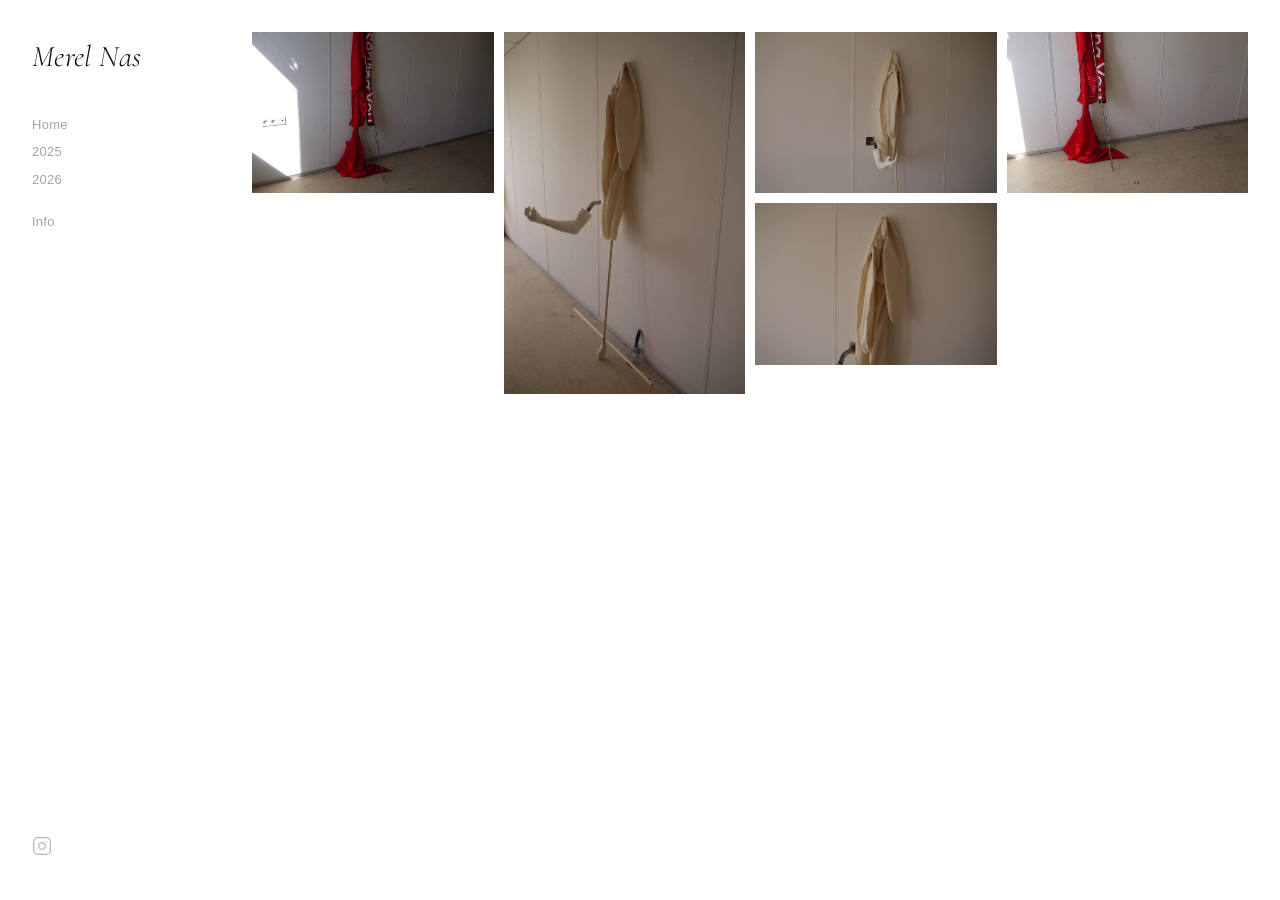
==== commit d251a2f3: "Update index.html" ====
--- a/index.html
+++ b/index.html
@@ -20,8 +20,7 @@
       <nav class="nav-bottom">
         <ul>
           <li><a href="/info" class="">Info</a></li>
-          <li><a href="/portfolio.pdf" target="_blank" rel="noopener noreferrer">Portfolio</a></li>
-        </ul>
+          </ul>
       </nav>
     </div>
     <div class="sidebar-bottom">
@@ -65,4 +64,4 @@
   </script>
 <script src="portfolio-loader.js"></script>
 </body>
-</html>+</html>
--- a/style.css
+++ b/style.css
@@ -39,10 +39,10 @@
 .m-nav-item:active { opacity: .25; }
 .m-nav-title { font-family: 'Cormorant', Georgia, serif; font-size: clamp(2.4rem, 10vw, 4.5rem); font-weight: 300; font-style: italic; line-height: 1.05; color: #111; display: block; }
 
-.main-content { flex-grow: 1; position: relative; display: flex; flex-direction: column; align-items: center; justify-content: center; padding: 5rem .25rem .25rem; height: 100%; opacity: 0; transition: opacity .35s; }
-@media (min-width: 768px) { .main-content { padding: 2rem; } }
+.main-content { flex-grow: 1; overflow-y: auto; padding: 5rem .25rem 2rem; opacity: 0; transition: opacity .35s; }
+@media (min-width: 768px) { .main-content { padding: 2rem 2rem 4rem; } }
 
-.gallery-container { width: 100%; height: 100%; overflow-y: auto; }
+.gallery-container { width: 100%; }
 .masonry { column-count: 1; column-gap: .5rem; }
 @media (min-width: 640px) { .masonry { column-count: 2; } }
 @media (min-width: 768px) { .masonry { column-count: 3; column-gap: 10px; } }
@@ -69,7 +69,7 @@
 .lightbox-prev:hover, .lightbox-next:hover { opacity: 1; }
 @media (max-width: 767px) { .lightbox-prev, .lightbox-next { top: auto; bottom: 2rem; width: auto; opacity: .5; } .lightbox-prev { left: 1rem; } .lightbox-next { right: 1rem; } }
 
-.info-page { width: 100%; height: 100%; overflow-y: auto; padding: 3rem 2.5rem 4rem; }
+.info-page { width: 100%; padding: 3rem 2.5rem 4rem; }
 @media (min-width: 768px) { .info-page { display: grid; grid-template-columns: 1fr 240px; gap: 4rem; align-items: start; padding: 3rem 3rem 4rem; } }
 .info-bio { margin-bottom: 3rem; }
 .info-bio p { font-size: 15px; line-height: 1.85; color: #111; margin-bottom: 1rem; max-width: 54ch; }
@@ -96,3 +96,32 @@
 .burger.is-open span:nth-child(1) { top: 50%; transform: translateY(-50%) rotate(45deg); }
 .burger.is-open span:nth-child(2) { opacity: 0; transform: translateY(-50%) scaleX(0); }
 .burger.is-open span:nth-child(3) { top: 50%; transform: translateY(-50%) rotate(-45deg); }
+
+/* ── Lightbox X close button ── */
+.lightbox-x {
+  position: absolute;
+  top: 20px; right: 20px;
+  z-index: 10;
+  width: 36px; height: 36px;
+  background: rgba(0,0,0,.06);
+  border-radius: 50%;
+  display: flex; align-items: center; justify-content: center;
+  cursor: pointer;
+  transition: background .15s, transform .2s;
+  text-decoration: none;
+  color: #111;
+  font-size: 18px;
+  line-height: 1;
+}
+.lightbox-x:hover { background: rgba(0,0,0,.12); transform: scale(1.1); }
+
+/* ── Artist portrait on info page ── */
+.info-portrait {
+  width: 100%;
+  aspect-ratio: 3/4;
+  object-fit: cover;
+  border-radius: 4px;
+  margin-bottom: 2rem;
+  display: block;
+}
+.info-portrait-placeholder { display: none; }
